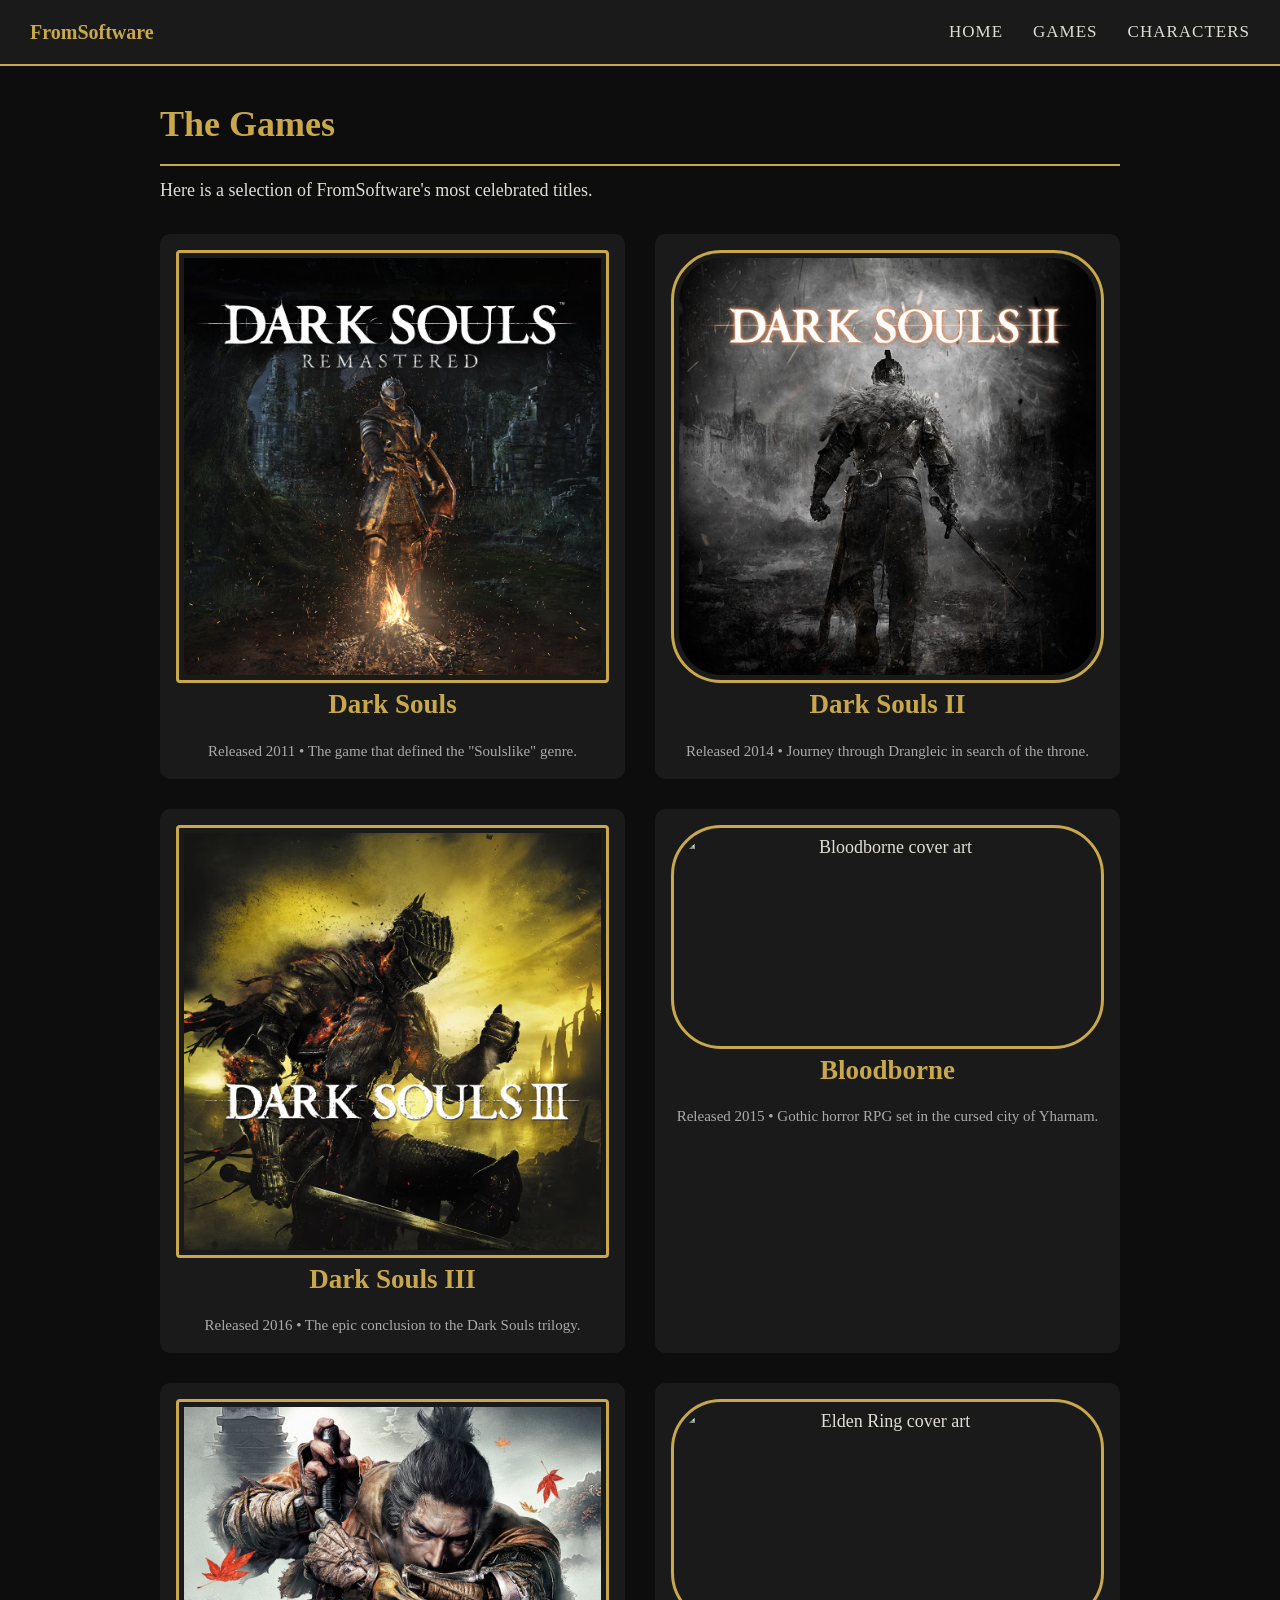
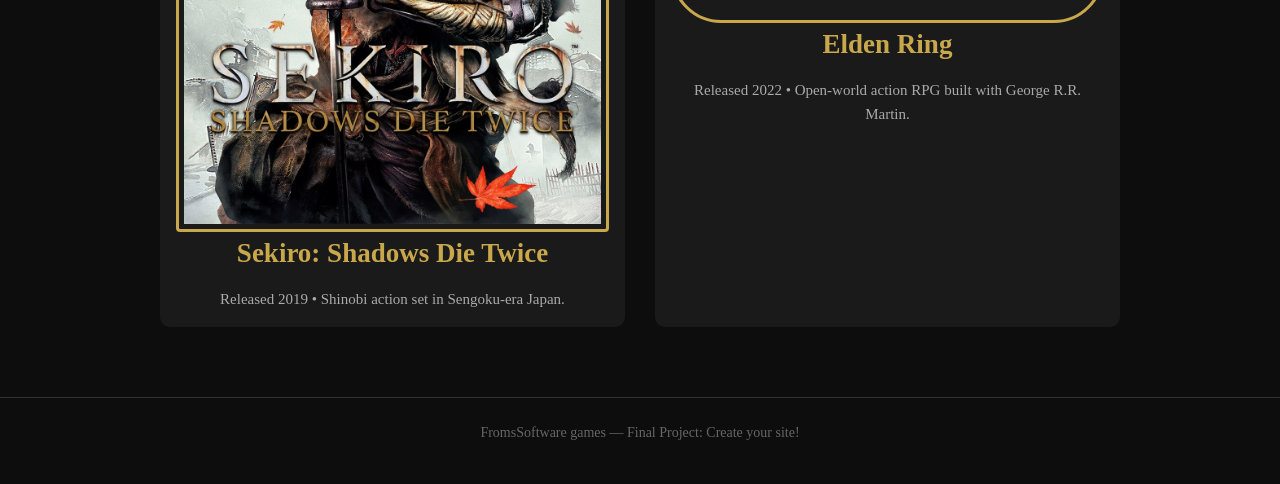
==== games.html @ 2f679728 "Add files via upload" ====
<!DOCTYPE html>
<html lang="en">
<head>
  <meta charset="UTF-8" />
  <meta name="viewport" content="width=device-width, initial-scale=1.0"/>
  <title>FromSoftware Games</title>
  <link rel="stylesheet" href="css/style.css"/>
</head>
<body>

  
  <a class="skip-link" href="#main-content">Skip to Main Content</a>

  
  <nav>
    <span class="site-title">FromSoftware</span>
    <a href="index.html">Home</a>
    <a href="games.html">Games</a>
    <a href="characters.html">Characters</a>
  </nav>

  <main id="main-content">
    <h1 class="page-header">The Games</h1>
    <p>Here is a selection of FromSoftware's most celebrated titles.</p>  
    <div class="games-grid">     
      <div class="game-card">
        <img
          src="img/Dark_Souls.jpg"
          alt="Dark Souls cover art"
          width="400"
          height="200"
        />
        <h2>Dark Souls</h2>
        <p>Released 2011 &bull; The game that defined the "Soulslike" genre.</p>
      </div>

      <div class="game-card">
        <img
          src="img/Dark_Souls_II.jpg"
          alt="Dark Souls 2 cover art"
          width="400"
          height="200"
        />
        <h2>Dark Souls II</h2>
        <p>Released 2014 &bull; Journey through Drangleic in search of the throne.</p>
      </div>

      
      <div class="game-card">
        <img
          src="img/Dark_Souls_III.jpg"
          alt="Dark Souls 3 cover art"
          width="400"
          height="200"
        />
        <h2>Dark Souls III</h2>
        <p>Released 2016 &bull; The epic conclusion to the Dark Souls trilogy.</p>
      </div>

      
      <div class="game-card">
        <img
          src="img/bloodborne.jpg"
          alt="Bloodborne cover art"
          width="400"
          height="200"
        />
        <h2>Bloodborne</h2>
        <p>Released 2015 &bull; Gothic horror RPG set in the cursed city of Yharnam.</p>
      </div>

      
      <div class="game-card">
        <img
          src="img/Sekiro.png"
          alt="Sekiro: Shadows Die Twice cover art"
          width="400"
          height="200"
        />
        <h2>Sekiro: Shadows Die Twice</h2>
        <p>Released 2019 &bull; Shinobi action set in Sengoku-era Japan.</p>
      </div>

      <div class="game-card">
        <img
          src="img/Elden_ring.jpg"
          alt="Elden Ring cover art"
          width="400"
          height="200"
        />
        <h2>Elden Ring</h2>
        <p>Released 2022 &bull; Open-world action RPG built with George R.R. Martin.</p>
      </div>

    </div>
    

  </main>

  <footer>
    <p>FromsSoftware games &mdash; Final Project&#58; Create your site!</p>
  </footer>

</body>
</html>
---- css/style.css ----
* {
  box-sizing: border-box;
  margin: 0;
  padding: 0;
}

body {
  background-color: #0d0d0d;
  color: #e0ddd5;
  font-family: Georgia, serif;
  font-size: 18px;
  line-height: 1.6;
}

h1, h2, h3 {
  font-family: "Times New Roman", serif;
  color: #c9a84c;
  margin-bottom: 12px;
}

p {
  margin-bottom: 16px;
}

main {
  max-width: 1000px;
  margin: 0 auto;
  padding: 30px 20px;
}


.skip-link {
  position: absolute;
  left: -9999px;     
  top: 10px;
  background-color: #c9a84c;
  color: #0d0d0d;
  padding: 8px 16px;
  font-weight: bold;
  text-decoration: none;
  z-index: 100;
}

.skip-link:focus {
  left: 10px;        
}



nav {
  display: flex;               
  align-items: center;
  gap: 30px;
  background-color: #1a1a1a;  
  padding: 16px 30px;          
  border-bottom: 2px solid #c9a84c; 
  font-size: 17px;             
}

nav a {
  color: #e0ddd5;
  text-decoration: none;
  letter-spacing: 1px;
  text-transform: uppercase;

  
  transition: color 0.3s ease;
}


nav a:hover {
  color: #c9a84c;
}

nav .site-title {
  margin-right: auto;   
  font-size: 20px;
  font-weight: bold;
  color: #c9a84c;
}



img {
  border: 3px solid #c9a84c;   
  padding: 5px;                  
  border-radius: 8px;            
  display: block;
  max-width: 100%;
}



.games-grid {
  display: grid;
  grid-template-columns: repeat(2, 1fr);   /* 2 equal columns */
  gap: 30px;
  margin-top: 30px;
}

.game-card {
  background-color: #1a1a1a;
  padding: 16px;
  border-radius: 10px;
  text-align: center;
}

.game-card img {
  width: 100%;
  height: auto;
}

.game-card h3 {
  margin-top: 12px;
}

.game-card p {
  font-size: 15px;
  color: #aaa;
  margin-bottom: 0;
}

.game-card:hover {
  transform: scale(1.03);
  box-shadow: 0 0 20px #c9a84c88;
  transition: transform 0.3s ease, box-shadow 0.3s ease;
}


.games-grid .game-card:nth-child(even) img {
  border-radius: 50px;   
}

.games-grid .game-card:nth-child(odd) img {
  border-radius: 4px;    
}



.characters-flex {
  display: flex;
  flex-wrap: wrap;
  gap: 30px;
  justify-content: center;
  margin-top: 30px;
}

.character-card {
  background-color: #1a1a1a;
  padding: 16px;
  border-radius: 10px;
  text-align: center;
  width: 280px;
}

.character-card img {
  width: 100%;
  height: auto;
}

.character-card h3 {
  margin-top: 12px;
}

.character-card p {
  font-size: 15px;
  color: #aaa;
  margin-bottom: 0;
}


.character-card:hover {
  transform: translateY(-6px);
  box-shadow: 0 8px 24px #c9a84c66;
  transition: transform 0.3s ease, box-shadow 0.3s ease;
}


.hero {
  text-align: center;
  padding: 40px 0 20px 0;
}

.hero img {
  width: 100%;
  height: auto;
  border-radius: 12px;
  margin-bottom: 24px;
}

.hero h1 {
  font-size: 2.4em;
  margin-bottom: 10px;
}


.about-section {
  background-color: #1a1a1a;
  padding: 24px;
  border-radius: 10px;
  margin-top: 30px;
  border-left: 4px solid #c9a84c;
}


.page-header {
  border-bottom: 2px solid #c9a84c;
  padding-bottom: 10px;
  margin-bottom: 10px;
}


footer {
  text-align: center;
  padding: 24px;
  margin-top: 40px;
  border-top: 1px solid #333;
  color: #666;
  font-size: 14px;
}
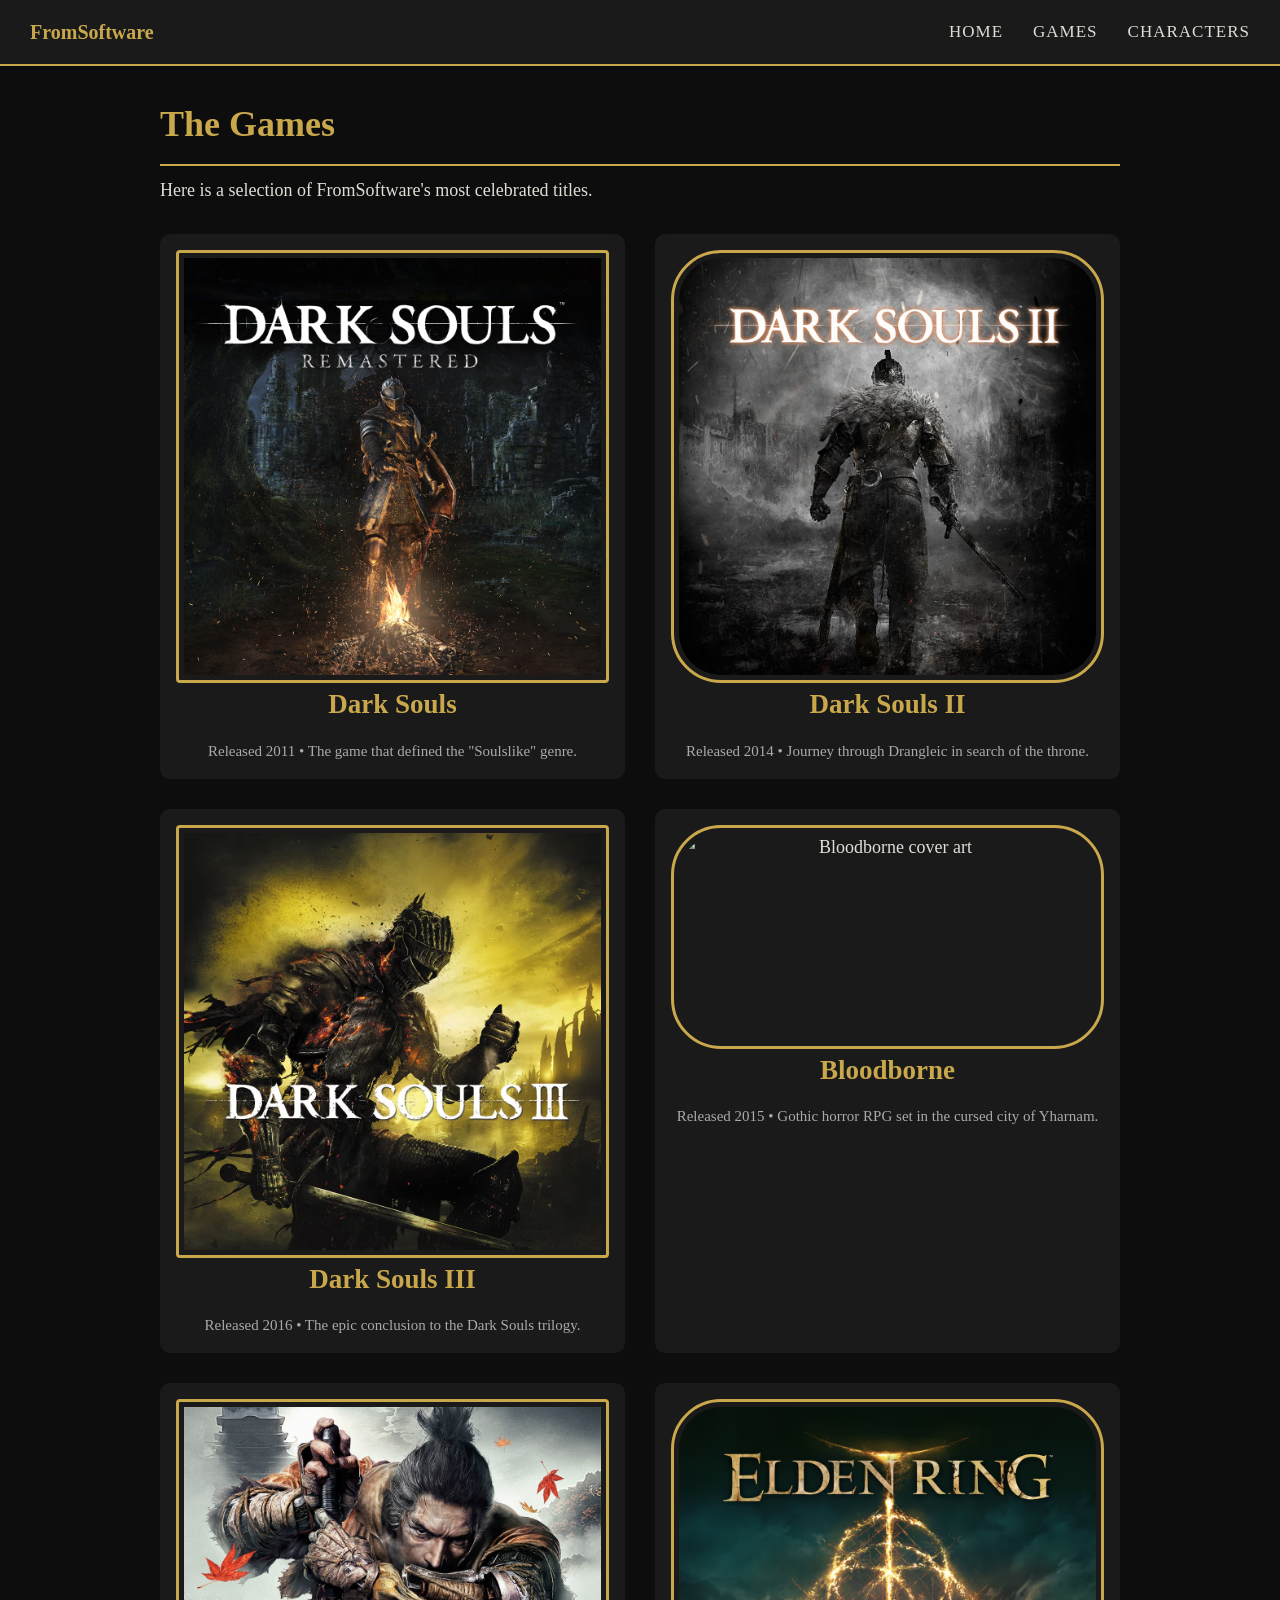
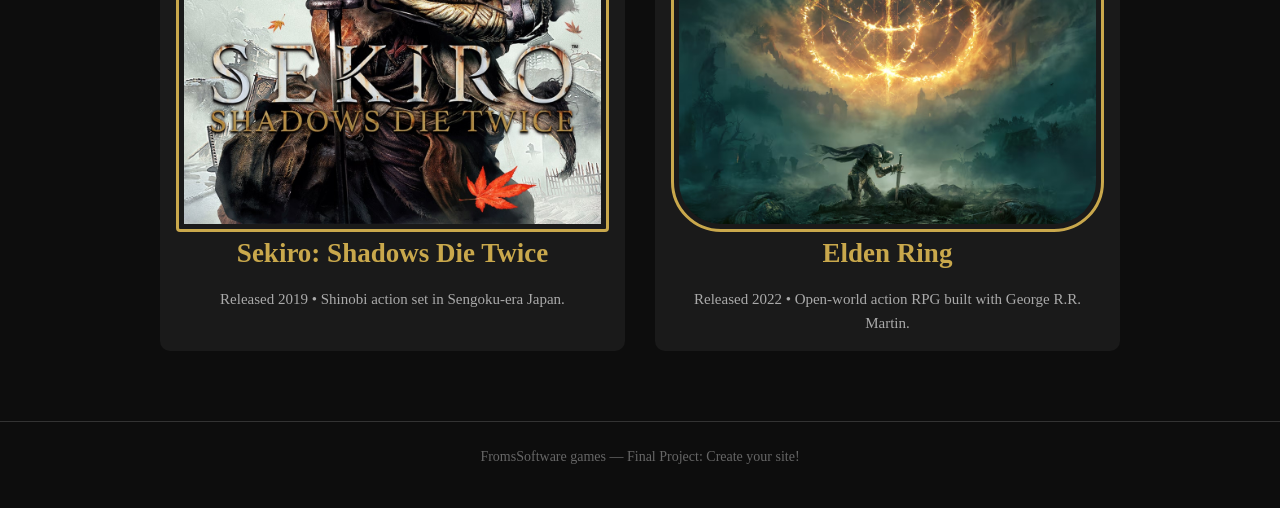
==== commit f00cc13a: "Update games.html" ====
--- a/games.html
+++ b/games.html
@@ -83,7 +83,7 @@
 
       <div class="game-card">
         <img
-          src="img/Elden_ring.jpg"
+          src="img/Elden_Ring.jpg"
           alt="Elden Ring cover art"
           width="400"
           height="200"
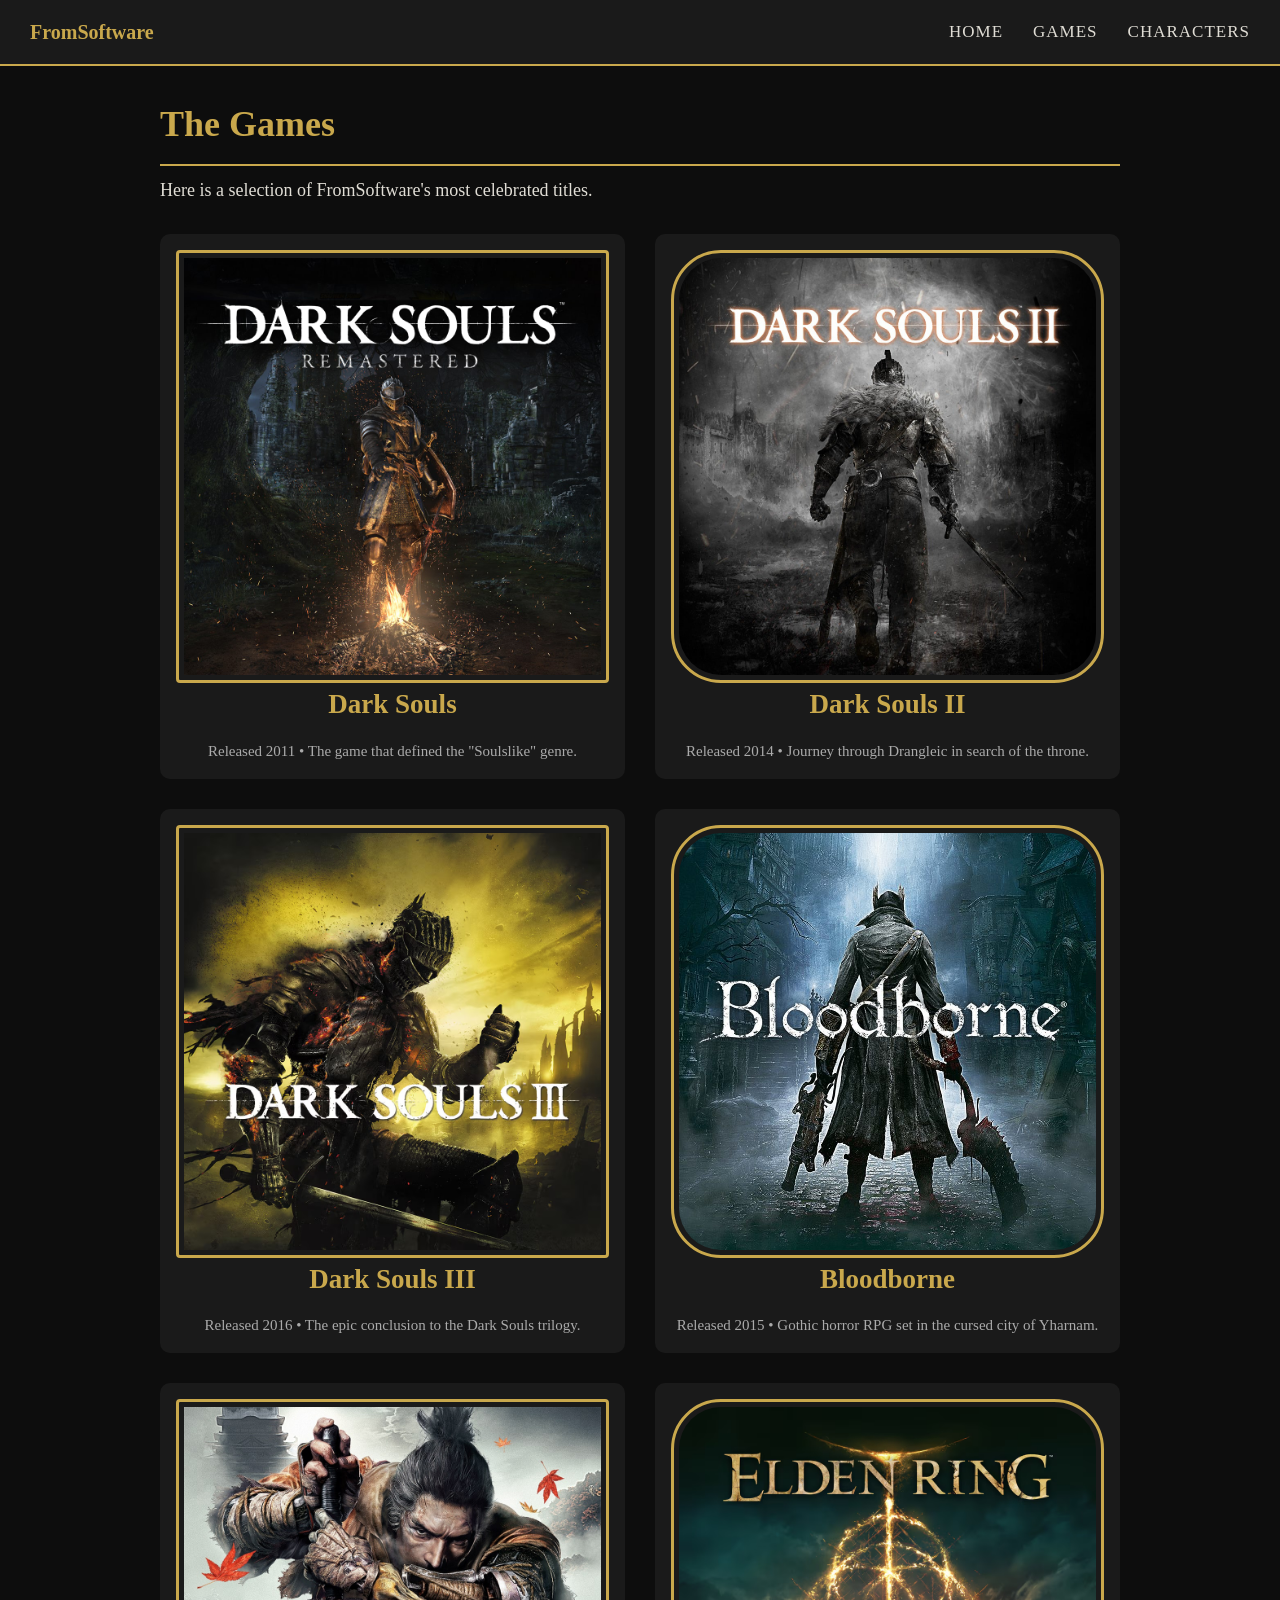
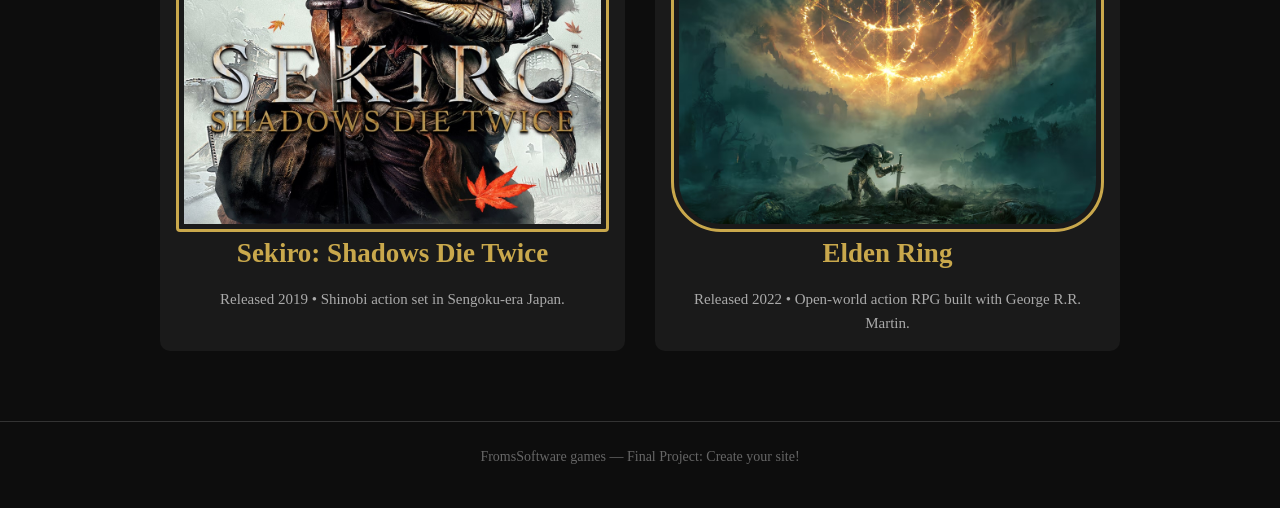
==== commit ce2c7c94: "Update games.html" ====
--- a/games.html
+++ b/games.html
@@ -60,7 +60,7 @@
       
       <div class="game-card">
         <img
-          src="img/bloodborne.jpg"
+          src="img/Bloodborne.jpg"
           alt="Bloodborne cover art"
           width="400"
           height="200"
